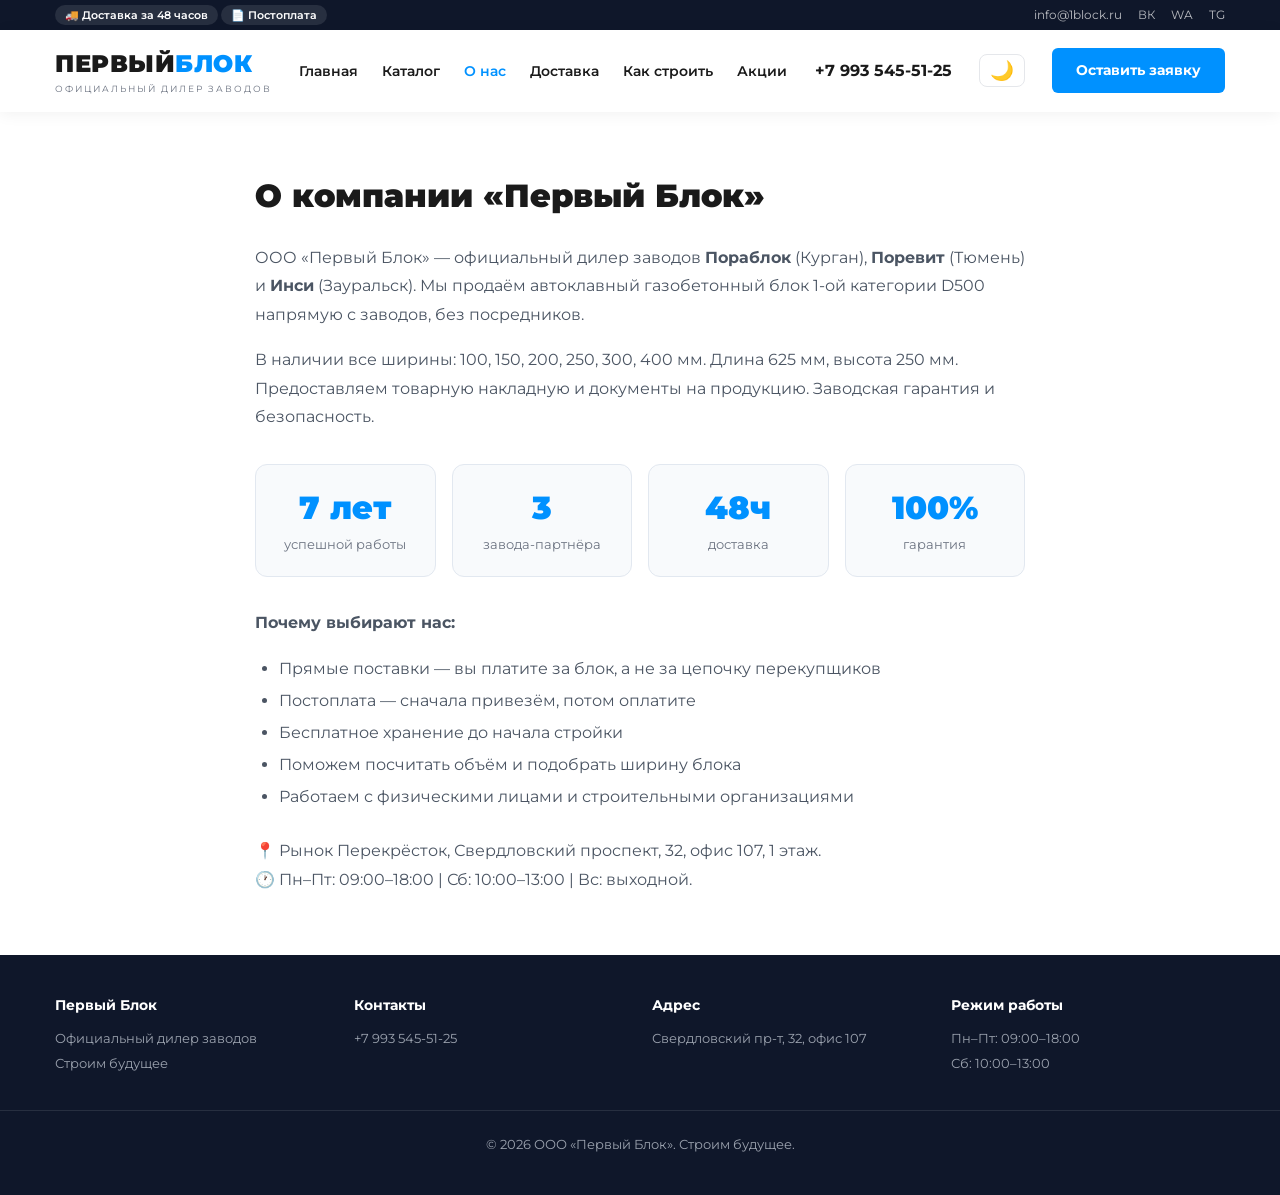
==== about.html @ bc0d3d79 "откат 7" ====
<!DOCTYPE html>
<html lang="ru">
<head>
    <meta charset="UTF-8">
    <meta name="viewport" content="width=device-width, initial-scale=1.0">
    <title>О компании Первый Блок — официальный дилер газобетонных блоков</title>
    <meta name="description" content="Первый Блок — официальный дилер заводов Пораблок, Поревит и Инси. 7 лет на рынке, прямые поставки газобетона с заводской гарантией. Доставка за 48 часов.">
    <link rel="preconnect" href="https://fonts.googleapis.com">
    <link rel="preconnect" href="https://fonts.gstatic.com" crossorigin>
    <link href="https://fonts.googleapis.com/css2?family=Montserrat:wght@400;500;600;700;800;900&display=swap" rel="stylesheet">
    <link rel="stylesheet" href="css/style.css">
</head>
<body>

    <div class="top-bar">
        <div class="container top-bar__inner">
            <div class="top-bar__left">
                <span class="top-bar__badge">🚚 Доставка за 48 часов</span>
                <span class="top-bar__badge">📄 Постоплата</span>
            </div>
            <div class="top-bar__right">
                <a href="mailto:info@1block.ru">info@1block.ru</a>
                <a href="#">ВК</a>
                <a href="#">WA</a>
                <a href="#">TG</a>
            </div>
        </div>
    </div>

    <header class="header">
        <div class="container header__inner">
            <a href="index.html" class="logo">
                <span class="logo__main">ПЕРВЫЙ<span class="logo__accent">БЛОК</span></span>
                <span class="logo__sub">Официальный дилер заводов</span>
            </a>
            <nav class="nav" style="display:flex;gap:1.5rem;font-weight:600;font-size:0.85rem;">
                <a href="index.html">Главная</a>
                <a href="catalog.html">Каталог</a>
                <a href="about.html" style="color:var(--accent);">О нас</a>
                <a href="delivery.html">Доставка</a>
                <a href="how-to-build.html">Как строить</a>
                <a href="promo.html">Акции</a>
            </nav>
            <a href="tel:+79935455125" class="header__phone">+7 993 545-51-25</a>
            <button class="theme-toggle" id="themeToggle">🌙</button>
            <a href="index.html#form" class="btn btn--primary">Оставить заявку</a>
        </div>
    </header>

    <section style="padding:60px 0;background:#fff;">
        <div class="container" style="max-width:800px;margin:0 auto;">
            <h1 style="font-size:2rem;font-weight:900;margin-bottom:1.5rem;">О компании «Первый Блок»</h1>
            <p style="font-size:1rem;color:#4b5563;line-height:1.8;margin-bottom:1rem;">
                ООО «Первый Блок» — официальный дилер заводов <strong>Пораблок</strong> (Курган), <strong>Поревит</strong> (Тюмень) и <strong>Инси</strong> (Зауральск).
                Мы продаём автоклавный газобетонный блок 1-ой категории D500 напрямую с заводов, без посредников.
            </p>
            <p style="font-size:1rem;color:#4b5563;line-height:1.8;margin-bottom:1rem;">
                В наличии все ширины: 100, 150, 200, 250, 300, 400 мм. Длина 625 мм, высота 250 мм.
                Предоставляем товарную накладную и документы на продукцию. Заводская гарантия и безопасность.
            </p>
            <div style="display:grid;grid-template-columns:repeat(4,1fr);gap:1rem;margin:2rem 0;">
                <div style="background:#f8fafc;padding:1.2rem;border-radius:12px;text-align:center;border:1px solid #e2e8f0;">
                    <span style="font-size:2rem;font-weight:900;color:var(--accent);display:block;">7 лет</span>
                    <span style="font-size:0.8rem;color:#6b7280;">успешной работы</span>
                </div>
                <div style="background:#f8fafc;padding:1.2rem;border-radius:12px;text-align:center;border:1px solid #e2e8f0;">
                    <span style="font-size:2rem;font-weight:900;color:var(--accent);display:block;">3</span>
                    <span style="font-size:0.8rem;color:#6b7280;">завода-партнёра</span>
                </div>
                <div style="background:#f8fafc;padding:1.2rem;border-radius:12px;text-align:center;border:1px solid #e2e8f0;">
                    <span style="font-size:2rem;font-weight:900;color:var(--accent);display:block;">48ч</span>
                    <span style="font-size:0.8rem;color:#6b7280;">доставка</span>
                </div>
                <div style="background:#f8fafc;padding:1.2rem;border-radius:12px;text-align:center;border:1px solid #e2e8f0;">
                    <span style="font-size:2rem;font-weight:900;color:var(--accent);display:block;">100%</span>
                    <span style="font-size:0.8rem;color:#6b7280;">гарантия</span>
                </div>
            </div>
            <p style="font-size:1rem;color:#4b5563;line-height:1.8;margin-bottom:1rem;">
                <strong>Почему выбирают нас:</strong>
            </p>
            <ul style="font-size:1rem;color:#4b5563;line-height:2;margin-bottom:1.5rem;padding-left:1.5rem;">
                <li>Прямые поставки — вы платите за блок, а не за цепочку перекупщиков</li>
                <li>Постоплата — сначала привезём, потом оплатите</li>
                <li>Бесплатное хранение до начала стройки</li>
                <li>Поможем посчитать объём и подобрать ширину блока</li>
                <li>Работаем с физическими лицами и строительными организациями</li>
            </ul>
            <p style="font-size:1rem;color:#4b5563;line-height:1.8;">
                📍 Рынок Перекрёсток, Свердловский проспект, 32, офис 107, 1 этаж.<br>
                🕐 Пн–Пт: 09:00–18:00 | Сб: 10:00–13:00 | Вс: выходной.
            </p>
        </div>
    </section>

    <footer class="footer">
        <div class="container footer__grid">
            <div><h4>Первый Блок</h4><p>Официальный дилер заводов</p><p>Строим будущее</p></div>
            <div><h4>Контакты</h4><a href="tel:+79935455125">+7 993 545-51-25</a></div>
            <div><h4>Адрес</h4><p>Свердловский пр-т, 32, офис 107</p></div>
            <div><h4>Режим работы</h4><p>Пн–Пт: 09:00–18:00</p><p>Сб: 10:00–13:00</p></div>
        </div>
        <div class="footer__bottom">© 2026 ООО «Первый Блок». Строим будущее.</div>
    </footer>

    <script>
        const themeToggle = document.getElementById('themeToggle');
        if (localStorage.getItem('theme') === 'dark') { document.body.classList.add('dark-theme'); themeToggle.textContent = '☀️'; }
        themeToggle.addEventListener('click', () => { document.body.classList.toggle('dark-theme'); const isDark = document.body.classList.contains('dark-theme'); themeToggle.textContent = isDark ? '☀️' : '🌙'; localStorage.setItem('theme', isDark ? 'dark' : 'light'); });
    </script>
</body>
</html>
---- css/style.css ----
/* ==================== ПЕРЕМЕННЫЕ (меняй цвета здесь) ==================== */
:root {
    --dark: #0f172a;
    --white: #ffffff;
    --accent: #0091FF;
    --accent-hover: #0077dd;
    --yellow: #FFB700;
    --porevit: #d1d5db;
    --porablok: #2563eb;
    --insi: #dc2626;
    --gray-bg: #f8fafc;
    --gray-text: #6b7280;
    --font: 'Montserrat', sans-serif;
}

/* ==================== БУРГЕР ==================== */
.burger { display: flex; flex-direction: column; gap: 5px; background: none; border: none; cursor: pointer; padding: 5px; }
.burger span { display: block; width: 26px; height: 3px; background: #1a1a1a; border-radius: 2px; transition: 0.3s; }
body.dark-theme .burger span { background: #e2e8f0; }
.burger-wrapper { position: relative; }

/* ==================== МОБИЛЬНОЕ МЕНЮ (выпадающее) ==================== */
.mobile-menu {
    position: absolute;
    top: 100%;
    left: 0%;
    right: auto;
    z-index: 99;
    display: none;
    flex-direction: column;
    gap: 0.2rem;
    padding: 0.8rem;
    background: #fff;
    border: 1px solid #e5e7eb;
    border-radius: 10px;
    box-shadow: 0 8px 25px rgba(0,0,0,0.1);
    min-width: 200px;
    animation: slideDown 0.5s ease;
}
.mobile-menu.active { display: flex; }
.mobile-menu a {
    font-weight: 600; font-size: 0.9rem;
    padding: 10px 14px; color: #1a1a1a;
    border-radius: 6px; transition: 0.15s;
}
.mobile-menu a:hover { background: #f3f4f6; color: var(--accent); }
body.dark-theme .mobile-menu { background: #1e293b; border-color: #334155; }
body.dark-theme .mobile-menu a { color: #e2e8f0; }
body.dark-theme .mobile-menu a:hover { background: #334155; }

@keyframes slideDown {
    from { opacity: 0; transform: translateY(-10px); }
    to { opacity: 1; transform: translateY(0); }
}

@media (max-width: 768px) {
    .burger { display: flex; }
    .header__phone { font-size: 0.85rem; }
    .header__messengers { display: none; }
}


/* ==================== ТЁМНАЯ ТЕМА ==================== */
body.dark-theme {
    --dark: #0f172a;
    --white: #1e293b;
    --accent: #60a5fa;
    --accent-hover: #3b82f6;
    --yellow: #f59e0b;
    --gray-bg: #1e293b;
    --gray-text: #94a3b8;
    background: #0f172a;
    color: #e2e8f0;
}

body.dark-theme .header { background: #1e293b; box-shadow: 0 2px 15px rgba(0,0,0,0.3); }
body.dark-theme .header__phone { color: #e2e8f0; }
body.dark-theme .logo { color: #e2e8f0; }
body.dark-theme .top-bar { background: #020617; }
body.dark-theme .categories { background: #1e293b; }
body.dark-theme .category-card { background: #0f172a; border-color: #334155; }
body.dark-theme .category-card__title { color: #e2e8f0; }
body.dark-theme .catalog { background: #0f172a; }
body.dark-theme .product-card { background: #1e293b; border-color: #334155; }
body.dark-theme .product-card__title { color: #e2e8f0; }
body.dark-theme .product-card__location { color: #94a3b8; }
body.dark-theme .product-card__spec { background: #0f172a; }
body.dark-theme .product-card__price { color: #e2e8f0; }
body.dark-theme .calculator { background: #1e293b; }
body.dark-theme .calculator__box { background: #0f172a; border-color: #334155; }
body.dark-theme .calculator__field label { color: #e2e8f0; }
body.dark-theme .calculator__field input,
body.dark-theme .calculator__field select { background: #1e293b; border-color: #334155; color: #e2e8f0; }
body.dark-theme .calculator__result.show { background: #1e293b !important; color: #e2e8f0; border: 1px solid #334155; }
body.dark-theme .calculator__field input[type="number"]::-webkit-inner-spin-button,
body.dark-theme .calculator__field input[type="number"]::-webkit-outer-spin-button {
    filter: invert(1);
}
body.dark-theme .form-section { background: #0f172a; }
body.dark-theme .form input,
body.dark-theme .form textarea { background: #1e293b; border-color: #334155; color: #e2e8f0; }
body.dark-theme .reviews { background: #1e293b; }
body.dark-theme .review-card { background: #0f172a; border-color: #334155; }
body.dark-theme .review-card__text { color: #94a3b8; }
body.dark-theme .review-card__author { color: #e2e8f0; }
body.dark-theme .reviews__avito { background: #0f172a; border-color: #334155; color: #e2e8f0; }
body.dark-theme .footer { background: #020617; }
body.dark-theme .about { background: #0f172a; }
body.dark-theme .about__text { color: #e2e8f0; }
body.dark-theme .about__text p { color: #94a3b8; }
body.dark-theme .about__stat { background: #1e293b; border-color: #334155; }
body.dark-theme .about__contacts { background: #1e293b; border-color: #334155; }
body.dark-theme .about__contacts p { color: #94a3b8; }
body.dark-theme .about__phones a { background: #0f172a; border-color: #334155; color: #e2e8f0; }
body.dark-theme .section-title { color: #e2e8f0; }
body.dark-theme .section-subtitle { color: #94a3b8; }
body.dark-theme .catalog__cat-btn { background: #1e293b; border-color: #334155; color: #94a3b8; }
body.dark-theme .catalog__cat-btn.active { background: #60a5fa; color: #fff; }
body.dark-theme .filter-btn { background: #1e293b; border-color: #334155; color: #94a3b8; }
body.dark-theme .filter-btn.active { background: #60a5fa; color: #fff; }
body.dark-theme .theme-toggle { border-color: #334155; color: #e2e8f0; }
body.dark-theme .theme-toggle:hover { background: #334155; }
body.dark-theme .nav a { color: #94a3b8; }
body.dark-theme .nav a:hover { color: #fff; }
body.dark-theme section[style] { background: #0f172a !important; }
body.dark-theme section[style] h1,
body.dark-theme section[style] h2,
body.dark-theme section[style] h3,
body.dark-theme section[style] strong { color: #e2e8f0 !important; }
body.dark-theme section[style] p,
body.dark-theme section[style] li { color: #94a3b8 !important; }
body.dark-theme div[style*="background:#f8fafc"],
body.dark-theme div[style*="background: #f8fafc"] { background: #1e293b !important; border-color: #334155 !important; }
body.dark-theme div[style*="background:#eff6ff"],
body.dark-theme div[style*="background: #eff6ff"] { background: #1e3a5f !important; }
body.dark-theme div[style*="background:linear-gradient"] { background: #1e293b !important; border-color: #334155 !important; }
body.dark-theme div[style*="border-left:4px"] { border-left-color: var(--accent) !important; }


/* ==================== КНОПКА ТЕМЫ ==================== */
.theme-toggle {
    background: none;
    border: 1px solid #e5e7eb;
    font-size: 1.2rem;
    cursor: pointer;
    padding: 6px 10px;
    border-radius: 8px;
    font-family: var(--font);
    transition: 0.2s;
    line-height: 1;
}
.theme-toggle:hover { background: #f3f4f6; }

/* ==================== RESET ==================== */
*, *::before, *::after { margin: 0; padding: 0; box-sizing: border-box; }
html { scroll-behavior: smooth; }
body { font-family: var(--font); color: #1a1a1a; background: #f5f5f5; line-height: 1.5; -webkit-font-smoothing: antialiased; }
.container { max-width: 1200px; margin: 0 auto; padding: 0 15px; }
a { color: inherit; text-decoration: none; }
.section-title { text-align: center; font-size: clamp(1.6rem, 3vw, 2rem); font-weight: 800; margin-bottom: 0.5rem; color: #1a1a1a; }
.section-subtitle { text-align: center; color: var(--gray-text); margin-bottom: 2.5rem; font-size: 0.95rem; }
section[id] { scroll-margin-top: 80px; }



/* ==================== КНОПКИ ==================== */
.btn { display: inline-flex; align-items: center; gap: 8px; font-weight: 700; font-family: var(--font); cursor: pointer; border: none; transition: 0.2s; white-space: nowrap; }
.btn--primary { background: var(--accent); color: #fff; border-radius: 6px; padding: 12px 24px; font-size: 14px; }
.btn--primary:hover { background: var(--accent-hover); transform: translateY(-2px); box-shadow: 0 8px 25px rgba(0,145,255,0.3); }
.btn--large { padding: 16px 40px; font-size: 16px; }

/* ==================== TOP BAR ==================== */
.top-bar { background: var(--dark); font-size: 12px; padding: 6px 0; color: rgba(255,255,255,0.7); }
.top-bar__inner { display: flex; align-items: center; justify-content: space-between; flex-wrap: wrap; gap: 0.5rem; }
.top-bar__badge { background: rgba(255,255,255,0.1); padding: 3px 10px; border-radius: 20px; font-weight: 600; color: #fff; font-size: 11px; }
.top-bar__right { display: flex; gap: 1rem; }
.top-bar__right a { color: rgba(255,255,255,0.7); font-size: 12px; }
.top-bar__right a:hover { color: #fff; }

/* ==================== HEADER ==================== */
.header { background: #fff; padding: 16px 0; box-shadow: 0 2px 15px rgba(0,0,0,0.06); position: sticky; top: 0; z-index: 100; }
.header__inner { display: flex; align-items: center; justify-content: space-between; flex-wrap: wrap; gap: 1rem; }
.logo { display: flex; flex-direction: column; color: #1a1a1a; }
.logo__main { font-size: 1.5rem; font-weight: 900; letter-spacing: 0.5px; }
.logo__accent { color: var(--accent); }
.logo__sub { font-size: 9px; letter-spacing: 2px; color: var(--gray-text); text-transform: uppercase; }
.header__phone { font-size: 1rem; font-weight: 700; }
.header__phone:hover { color: var(--accent); }
.header__messengers { display: flex; gap: 6px; }
.header__messenger { width: 30px; height: 30px; border-radius: 50%; display: flex; align-items: center; justify-content: center; font-size: 0.6rem; font-weight: 700; color: #fff; }
.header__messenger--vk { background: #0077ff; }
.header__messenger--wa { background: #25d366; }
.header__messenger--tg { background: #2aabee; }
.header__messenger:hover { transform: scale(1.1); }

/* ==================== HERO ==================== */
.hero { background: linear-gradient(135deg, #0f172a 0%, #1e293b 40%, #0f172a 100%); padding: 60px 0 50px; text-align: center; position: relative; overflow: hidden; }
.hero::before { content: ''; position: absolute; top: -150px; right: -150px; width: 500px; height: 500px; background: radial-gradient(circle, rgba(0,145,255,0.12) 0%, transparent 70%); border-radius: 50%; }
.hero__content { position: relative; z-index: 2; }
.hero__tagline { display: inline-block; background: rgba(255,255,255,0.06); border: 1px solid rgba(255,255,255,0.12); padding: 6px 18px; border-radius: 30px; font-size: 0.8rem; font-weight: 600; letter-spacing: 1px; color: rgba(255,255,255,0.9); margin-bottom: 1.5rem; }
.hero__factories { display: flex; justify-content: center; gap: 2rem; margin-bottom: 2rem; flex-wrap: wrap; color: #fff; font-weight: 700; }
.hero__dot { width: 22px; height: 22px; border-radius: 6px; display: inline-block; margin-right: 0.5rem; vertical-align: middle; }
.hero__dot--white { background: #fff; border: 3px solid #d1d5db; box-shadow: 0 0 25px rgba(255,255,255,0.6); }
.hero__dot--blue { background: var(--porablok); box-shadow: 0 0 25px rgba(37,99,235,0.8); }
.hero__dot--red { background: var(--insi); box-shadow: 0 0 25px rgba(220,38,38,0.8); }
.hero__title { font-size: clamp(2rem, 5vw, 3.2rem); font-weight: 900; text-transform: uppercase; letter-spacing: 0.5px; line-height: 1.2; color: #fff; margin-bottom: 0.8rem; }
.hero__price { display: block; color: var(--yellow); font-size: 1.2em; margin-top: 5px; }
.hero__subtitle { font-size: 1rem; color: rgba(255,255,255,0.8); max-width: 600px; margin: 0 auto 1.5rem; }
.hero__features { display: flex; justify-content: center; gap: 2rem; flex-wrap: wrap; margin-bottom: 2rem; color: rgba(255,255,255,0.9); font-weight: 600; font-size: 0.9rem; }

/* ==================== ABOUT ==================== */
.about { background: #fff; padding: 60px 0; }
.about__grid { display: grid; grid-template-columns: 1fr 1fr; gap: 3rem; align-items: start; }
.about__text h2 { font-size: 1.8rem; font-weight: 800; margin-bottom: 1rem; }
.about__text p { color: #4b5563; line-height: 1.7; margin-bottom: 1rem; }
.about__stats { display: grid; grid-template-columns: 1fr 1fr; gap: 1rem; margin-top: 1.5rem; }
.about__stat { background: var(--gray-bg); padding: 1.2rem; border-radius: 12px; text-align: center; border: 1px solid #e2e8f0; }
.about__stat-num { font-size: 2rem; font-weight: 900; color: var(--accent); display: block; }
.about__stat-label { font-size: 0.8rem; color: var(--gray-text); }
.about__contacts { background: var(--gray-bg); padding: 1.5rem; border-radius: 12px; border: 1px solid #e2e8f0; }
.about__contacts h3 { margin-bottom: 0.8rem; }
.about__contacts p { font-size: 0.85rem; color: #4b5563; margin-bottom: 0.3rem; }
.about__phones { display: flex; flex-wrap: wrap; gap: 0.5rem; margin-top: 0.5rem; }
.about__phones a { background: #fff; padding: 5px 12px; border-radius: 20px; font-size: 0.8rem; font-weight: 600; border: 1px solid #e5e7eb; }

/* ==================== CATEGORIES ==================== */
.categories { background: var(--gray-bg); padding: 60px 0; }
.categories__grid { display: grid; grid-template-columns: repeat(auto-fill, minmax(220px, 1fr)); gap: 1.2rem; }
.category-card { background: #fff; border-radius: 16px; padding: 1.8rem 1.3rem; text-align: center; border: 1px solid #e5e7eb; cursor: pointer; transition: 0.3s; }
.category-card:hover { transform: translateY(-6px); box-shadow: 0 16px 35px rgba(0,0,0,0.08); border-color: var(--accent); }
.category-card__icon { font-size: 2.8rem; margin-bottom: 0.8rem; }
.category-card__title { font-weight: 700; font-size: 1rem; }

/* ==================== CATALOG ==================== */
.catalog { background: #fff; padding: 60px 0; }
.filters { display: flex; flex-wrap: wrap; gap: 0.5rem; justify-content: center; margin-bottom: 2rem; }
.filter-btn { padding: 8px 18px; border-radius: 30px; border: 1px solid #e5e7eb; background: #fff; font-weight: 600; font-size: 0.85rem; cursor: pointer; font-family: var(--font); transition: 0.2s; }
.filter-btn.active { background: var(--accent); color: #fff; border-color: var(--accent); }
.filter-btn:hover:not(.active) { border-color: var(--accent); color: var(--accent); }
.catalog__grid { display: grid; grid-template-columns: repeat(auto-fill, minmax(280px, 1fr)); gap: 1.5rem; }
.product-card { background: #fff; border-radius: 16px; padding: 1.5rem; border: 1px solid #e5e7eb; border-top: 5px solid #e5e7eb; transition: 0.3s; display: flex; flex-direction: column; }
.product-card:hover { transform: translateY(-4px); box-shadow: 0 16px 35px rgba(0,0,0,0.08); }
.product-card--porevit { border-top-color: var(--porevit); }
.product-card--porablok { border-top-color: var(--porablok); }
.product-card--insi { border-top-color: var(--insi); }
.product-card__badge { display: inline-block; padding: 3px 10px; border-radius: 20px; font-size: 0.65rem; font-weight: 700; margin-bottom: 0.8rem; background: #eff6ff; color: var(--accent); align-self: flex-start; }
.product-card__title { font-weight: 700; font-size: 1.1rem; margin-bottom: 0.2rem; }
.product-card__location { font-size: 0.78rem; color: var(--gray-text); margin-bottom: 0.8rem; }
.product-card__specs { display: grid; grid-template-columns: 1fr 1fr; gap: 0.4rem; margin-bottom: 1rem; font-size: 0.8rem; }
.product-card__spec { background: #f9fafb; padding: 0.4rem 0.5rem; border-radius: 6px; display: flex; flex-direction: column; }
.product-card__spec-label { font-size: 0.65rem; color: var(--gray-text); text-transform: uppercase; }
.product-card__spec-value { font-weight: 700; }
.product-card__price-row { display: flex; align-items: flex-end; justify-content: space-between; margin-top: auto; gap: 0.5rem; }
.product-card__price { font-weight: 800; font-size: 1.3rem; }
.product-card__price-m3 { font-size: 0.73rem; color: var(--gray-text); }

/* ==================== CALCULATOR ==================== */
.calculator { background: var(--gray-bg); padding: 60px 0; }
.calculator__box { max-width: 500px; margin: 0 auto; background: #fff; padding: 2rem; border-radius: 16px; border: 1px solid #e5e7eb; }
.calculator__inputs { display: grid; grid-template-columns: 1fr 1fr; gap: 1rem; margin-bottom: 1.5rem; }
.calculator__field { display: flex; flex-direction: column; gap: 0.3rem; }
.calculator__field label { font-size: 0.8rem; font-weight: 600; }
.calculator__field input, .calculator__field select { padding: 10px; border: 1px solid #e5e7eb; border-radius: 6px; font-family: var(--font); font-size: 0.9rem; }
.calculator__result { margin-top: 1.5rem; padding: 1rem; background: #f0fdf4; border-radius: 8px; font-weight: 700; text-align: center; display: none; }
.calculator__result.show { display: block; }

/* ==================== FORM ==================== */
.form-section { background: #fff; padding: 60px 0; }
.form { max-width: 500px; margin: 0 auto; display: flex; flex-direction: column; gap: 1rem; }
.form input, .form textarea { padding: 12px 16px; border: 1px solid #e5e7eb; border-radius: 8px; font-family: var(--font); font-size: 0.9rem; }
.form button { width: 100%; justify-content: center; }

/* ==================== REVIEWS ==================== */
.reviews { background: var(--gray-bg); padding: 60px 0; }
.reviews__grid { display: grid; grid-template-columns: repeat(auto-fill, minmax(280px, 1fr)); gap: 1.5rem; }
.review-card { background: #fff; border-radius: 16px; padding: 1.5rem; border: 1px solid #e5e7eb; }
.review-card__stars { color: #f59e0b; font-size: 1.1rem; margin-bottom: 0.6rem; }
.review-card__text { font-size: 0.9rem; color: #4b5563; line-height: 1.6; margin-bottom: 1rem; font-style: italic; }
.review-card__author { font-weight: 700; font-size: 0.85rem; }
.reviews__avito { text-align: center; margin-top: 2rem; padding: 1rem; background: #fff; border-radius: 12px; border: 1px solid #e5e7eb; max-width: 500px; margin-left: auto; margin-right: auto; }

/* ==================== FOOTER ==================== */
.footer { background: var(--dark); color: #9ca3af; padding: 2.5rem 0; font-size: 0.82rem; }
.footer__grid { display: grid; grid-template-columns: repeat(auto-fit, minmax(180px, 1fr)); gap: 1.5rem; margin-bottom: 2rem; }
.footer h4 { color: #fff; margin-bottom: 0.8rem; font-size: 0.9rem; }
.footer p, .footer a { display: block; margin-bottom: 0.3rem; }
.footer a:hover { color: #fff; }
.footer__bottom { border-top: 1px solid rgba(255,255,255,0.1); padding-top: 1.5rem; text-align: center; }

/* ==================== АДАПТИВ ==================== */
@media (max-width: 768px) {
    .about__grid { grid-template-columns: 1fr; }
    .hero__features { flex-direction: column; align-items: center; gap: 0.8rem; }
    .categories__grid { grid-template-columns: repeat(2, 1fr); }
    .catalog__grid { grid-template-columns: 1fr; }
    .calculator__inputs { grid-template-columns: 1fr; }
}
@media (max-width: 480px) {
    .categories__grid { grid-template-columns: 1fr; }
}
.btn--sm { padding: 8px 16px; font-size: 0.82rem; }
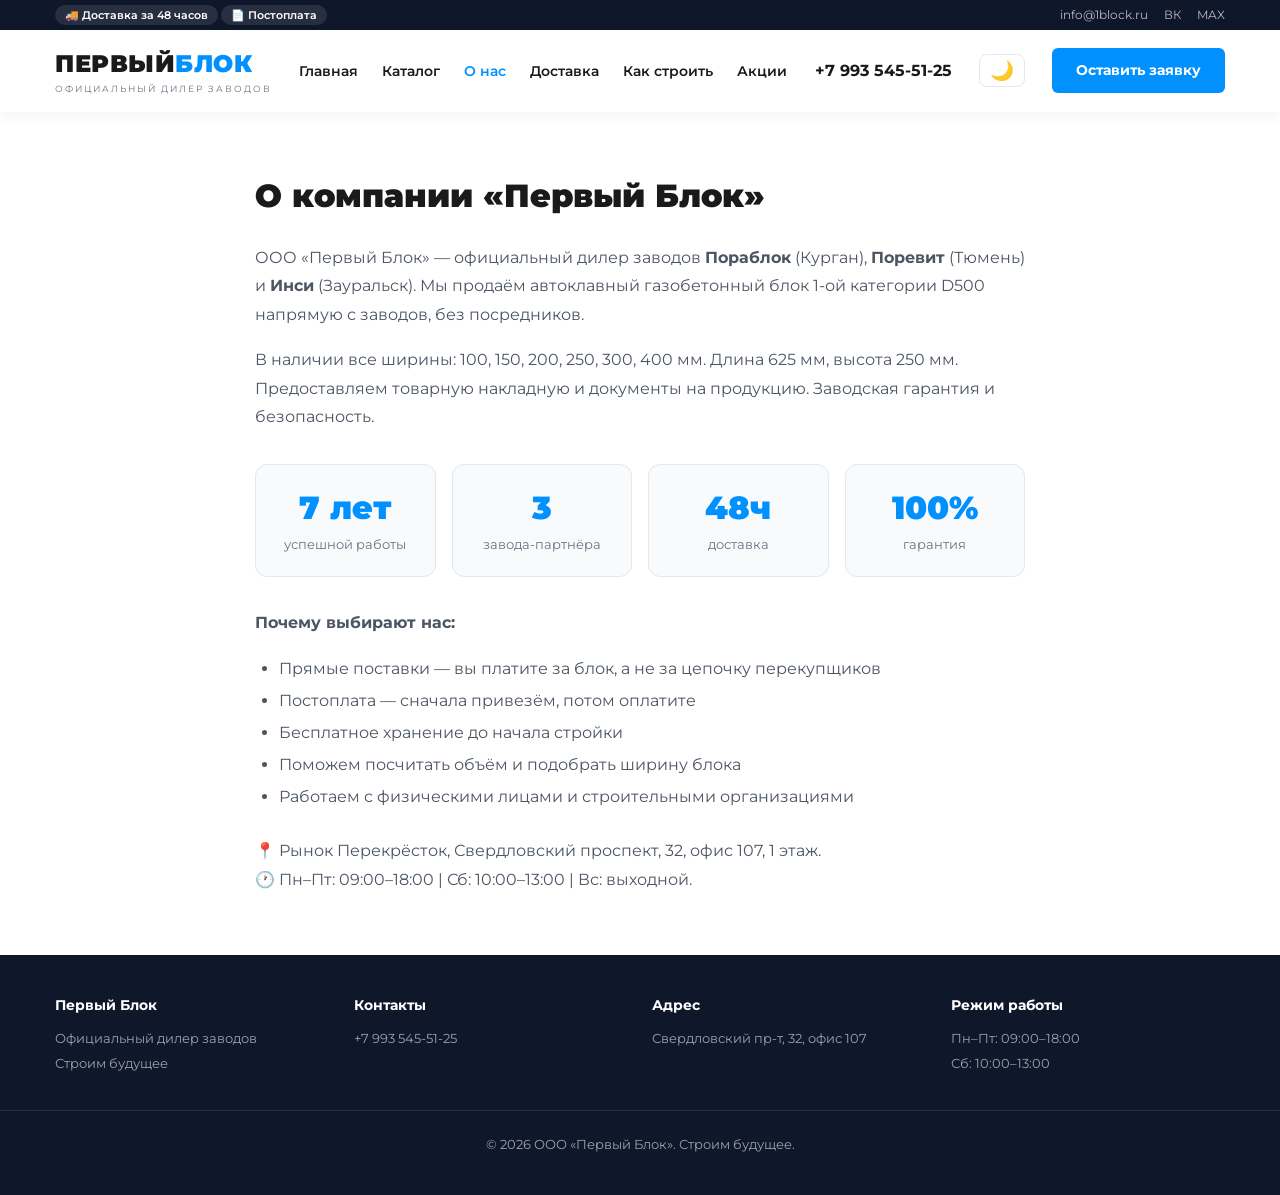
==== commit 672de36d: "откат 8" ====
--- a/about.html
+++ b/about.html
@@ -21,8 +21,7 @@
             <div class="top-bar__right">
                 <a href="mailto:info@1block.ru">info@1block.ru</a>
                 <a href="#">ВК</a>
-                <a href="#">WA</a>
-                <a href="#">TG</a>
+                <a href="#">MAX</a>
             </div>
         </div>
     </div>
--- a/css/style.css
+++ b/css/style.css
@@ -5,9 +5,9 @@
     --accent: #0091FF;
     --accent-hover: #0077dd;
     --yellow: #FFB700;
-    --porevit: #d1d5db;
+    --porevit: #dc2626;
     --porablok: #2563eb;
-    --insi: #dc2626;
+    --insi: #d1d5db;
     --gray-bg: #f8fafc;
     --gray-text: #6b7280;
     --font: 'Montserrat', sans-serif;
@@ -86,6 +86,9 @@
 body.dark-theme .product-card__location { color: #94a3b8; }
 body.dark-theme .product-card__spec { background: #0f172a; }
 body.dark-theme .product-card__price { color: #e2e8f0; }
+body.dark-theme .product-card--porevit { border-top-color: #ef4444; }
+body.dark-theme .product-card--porablok { border-top-color: #60a5fa; }
+body.dark-theme .product-card--insi { border-top-color: #d1d5db; }
 body.dark-theme .calculator { background: #1e293b; }
 body.dark-theme .calculator__box { background: #0f172a; border-color: #334155; }
 body.dark-theme .calculator__field label { color: #e2e8f0; }
@@ -93,9 +96,7 @@
 body.dark-theme .calculator__field select { background: #1e293b; border-color: #334155; color: #e2e8f0; }
 body.dark-theme .calculator__result.show { background: #1e293b !important; color: #e2e8f0; border: 1px solid #334155; }
 body.dark-theme .calculator__field input[type="number"]::-webkit-inner-spin-button,
-body.dark-theme .calculator__field input[type="number"]::-webkit-outer-spin-button {
-    filter: invert(1);
-}
+body.dark-theme .calculator__field input[type="number"]::-webkit-outer-spin-button {filter: invert(1);}
 body.dark-theme .form-section { background: #0f172a; }
 body.dark-theme .form input,
 body.dark-theme .form textarea { background: #1e293b; border-color: #334155; color: #e2e8f0; }
@@ -135,7 +136,11 @@
 body.dark-theme div[style*="background: #eff6ff"] { background: #1e3a5f !important; }
 body.dark-theme div[style*="background:linear-gradient"] { background: #1e293b !important; border-color: #334155 !important; }
 body.dark-theme div[style*="border-left:4px"] { border-left-color: var(--accent) !important; }
-
+body.dark-theme .certificates { background: #1e293b; }
+body.dark-theme .cert-card { background: #0f172a; border-color: #334155; }
+body.dark-theme .cert-card p { color: #94a3b8; }
+body.dark-theme .about__map iframe { filter: grayscale(0.3); }
+body.dark-theme .review-card__avatar { background: #334155; }
 
 /* ==================== КНОПКА ТЕМЫ ==================== */
 .theme-toggle {
@@ -189,24 +194,66 @@
 .header__messengers { display: flex; gap: 6px; }
 .header__messenger { width: 30px; height: 30px; border-radius: 50%; display: flex; align-items: center; justify-content: center; font-size: 0.6rem; font-weight: 700; color: #fff; }
 .header__messenger--vk { background: #0077ff; }
-.header__messenger--wa { background: #25d366; }
-.header__messenger--tg { background: #2aabee; }
+.header__messenger--max {
+    background: linear-gradient(90deg, #3b82f6 0%, #8b5cf6 100%);
+    color: #fff;
+    font-weight: 700;
+    font-size: 0.6rem;
+}
 .header__messenger:hover { transform: scale(1.1); }
 
 /* ==================== HERO ==================== */
-.hero { background: linear-gradient(135deg, #0f172a 0%, #1e293b 40%, #0f172a 100%); padding: 60px 0 50px; text-align: center; position: relative; overflow: hidden; }
+.hero { background: linear-gradient(135deg, #0f172a 0%, #1e293b 40%, #0f172a 100%); padding: 60px 0 50px; text-align: center; position: relative; visible; hidden; }
 .hero::before { content: ''; position: absolute; top: -150px; right: -150px; width: 500px; height: 500px; background: radial-gradient(circle, rgba(0,145,255,0.12) 0%, transparent 70%); border-radius: 50%; }
 .hero__content { position: relative; z-index: 2; }
 .hero__tagline { display: inline-block; background: rgba(255,255,255,0.06); border: 1px solid rgba(255,255,255,0.12); padding: 6px 18px; border-radius: 30px; font-size: 0.8rem; font-weight: 600; letter-spacing: 1px; color: rgba(255,255,255,0.9); margin-bottom: 1.5rem; }
 .hero__factories { display: flex; justify-content: center; gap: 2rem; margin-bottom: 2rem; flex-wrap: wrap; color: #fff; font-weight: 700; }
 .hero__dot { width: 22px; height: 22px; border-radius: 6px; display: inline-block; margin-right: 0.5rem; vertical-align: middle; }
-.hero__dot--white { background: #fff; border: 3px solid #d1d5db; box-shadow: 0 0 25px rgba(255,255,255,0.6); }
-.hero__dot--blue { background: var(--porablok); box-shadow: 0 0 25px rgba(37,99,235,0.8); }
-.hero__dot--red { background: var(--insi); box-shadow: 0 0 25px rgba(220,38,38,0.8); }
+.hero__dot--white { background: #fff; border: 3px solid #d1d5db; box-shadow: 0 0 25px rgba(255,255,255,0.6); } /* Инси */
+.hero__dot--blue { background: #2563eb; box-shadow: 0 0 25px rgba(37,99,235,0.8); } /* Пораблок */
+.hero__dot--red { background: #dc2626; box-shadow: 0 0 25px rgba(220,38,38,0.8); } /* Поревит */
 .hero__title { font-size: clamp(2rem, 5vw, 3.2rem); font-weight: 900; text-transform: uppercase; letter-spacing: 0.5px; line-height: 1.2; color: #fff; margin-bottom: 0.8rem; }
 .hero__price { display: block; color: var(--yellow); font-size: 1.2em; margin-top: 5px; }
 .hero__subtitle { font-size: 1rem; color: rgba(255,255,255,0.8); max-width: 600px; margin: 0 auto 1.5rem; }
 .hero__features { display: flex; justify-content: center; gap: 2rem; flex-wrap: wrap; margin-bottom: 2rem; color: rgba(255,255,255,0.9); font-weight: 600; font-size: 0.9rem; }
+
+/* ==================== Анимация кнопки узнать мою цену ==================== */
+.hero__price-cta {
+    position: relative;
+    display: inline-block;
+    margin-top: 20px;
+}
+.hero__price-btn {
+    position: relative;
+}
+.hero__price-tooltip {
+    position: absolute;
+    top: 100%; /* Появляется строго под кнопкой */
+    left: 50%;
+    transform: translateX(-50%);
+    margin-top: 12px; /* Небольшой отступ от кнопки */
+    background: #ffffff;
+    color: #1a1a1a;
+    font-weight: 600;
+    padding: 14px 24px;
+    border-radius: 8px;
+    font-size: 0.95rem;
+    text-align: center;
+    line-height: 1.5;
+    white-space: nowrap;
+    opacity: 0;
+    visibility: hidden;
+    transition: opacity 0.3s ease, visibility 0.3s ease, margin-top 0.3s ease;
+    box-shadow: 0 8px 25px rgba(0,0,0,0.15);
+    pointer-events: none;
+    min-width: 320px; /* Широкая плашка */
+    border: 1px solid #e5e7eb;
+}
+.hero__price-btn:hover .hero__price-tooltip {
+    opacity: 1;
+    visibility: visible;
+    margin-top: 16px; /* Лёгкое смещение вниз при появлении */
+}
 
 /* ==================== ABOUT ==================== */
 .about { background: #fff; padding: 60px 0; }
@@ -253,6 +300,8 @@
 .product-card__price-row { display: flex; align-items: flex-end; justify-content: space-between; margin-top: auto; gap: 0.5rem; }
 .product-card__price { font-weight: 800; font-size: 1.3rem; }
 .product-card__price-m3 { font-size: 0.73rem; color: var(--gray-text); }
+.product-card__factory { font-size: 1.3rem; font-weight: 800; }
+.product-card__price { font-size: 1.6rem; font-weight: 900; }
 
 /* ==================== CALCULATOR ==================== */
 .calculator { background: var(--gray-bg); padding: 60px 0; }
@@ -272,7 +321,11 @@
 
 /* ==================== REVIEWS ==================== */
 .reviews { background: var(--gray-bg); padding: 60px 0; }
-.reviews__grid { display: grid; grid-template-columns: repeat(auto-fill, minmax(280px, 1fr)); gap: 1.5rem; }
+.reviews__grid {
+    display: grid;
+    grid-template-columns: repeat(auto-fill, minmax(280px, 1fr));
+    gap: 1.5rem;
+}
 .review-card { background: #fff; border-radius: 16px; padding: 1.5rem; border: 1px solid #e5e7eb; }
 .review-card__stars { color: #f59e0b; font-size: 1.1rem; margin-bottom: 0.6rem; }
 .review-card__text { font-size: 0.9rem; color: #4b5563; line-height: 1.6; margin-bottom: 1rem; font-style: italic; }
@@ -299,3 +352,19 @@
     .categories__grid { grid-template-columns: 1fr; }
 }
 .btn--sm { padding: 8px 16px; font-size: 0.82rem; }
+
+
+/* Сертификаты */
+.certificates { background: var(--gray-bg); padding: 60px 0; }
+.certificates__grid { display: grid; grid-template-columns: repeat(auto-fill, minmax(250px, 1fr)); gap: 1.5rem; }
+.cert-card { background: #fff; border-radius: 12px; overflow: hidden; text-align: center; border: 
+    1px solid #e5e7eb; padding: 1rem; }
+.cert-card img { width: 100%; height: auto; object-fit: contain; border-radius: 8px; margin-bottom: 0.5rem; }
+.cert-card p { font-size: 0.85rem; color: #6b7280; }
+
+/* Карта */
+.about__map { margin-top: 1.5rem; }
+
+/* Аватарки */
+.review-card__avatar { width: 40px; height: 40px; background: var(--gray-bg); border-radius: 50%; 
+    display: flex; align-items: center; justify-content: center; font-size: 1.5rem; margin-bottom: 0.5rem; }
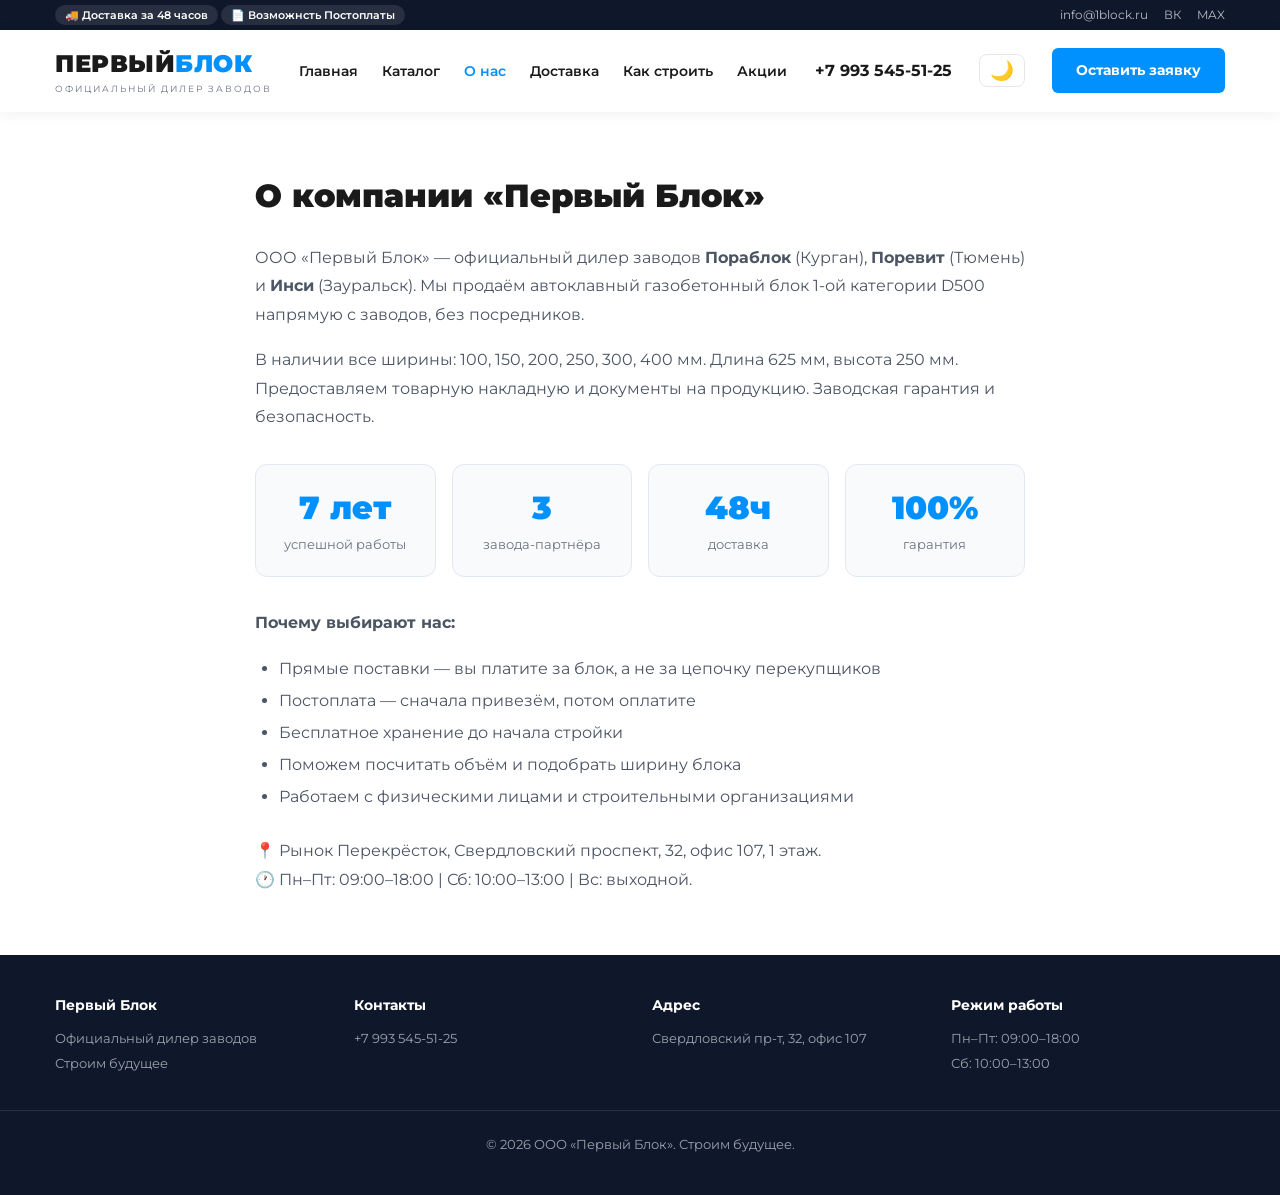
==== commit 825ca76f: "12" ====
--- a/about.html
+++ b/about.html
@@ -16,7 +16,7 @@
         <div class="container top-bar__inner">
             <div class="top-bar__left">
                 <span class="top-bar__badge">🚚 Доставка за 48 часов</span>
-                <span class="top-bar__badge">📄 Постоплата</span>
+                <span class="top-bar__badge">📄 Возможнсть Постоплаты</span>
             </div>
             <div class="top-bar__right">
                 <a href="mailto:info@1block.ru">info@1block.ru</a>
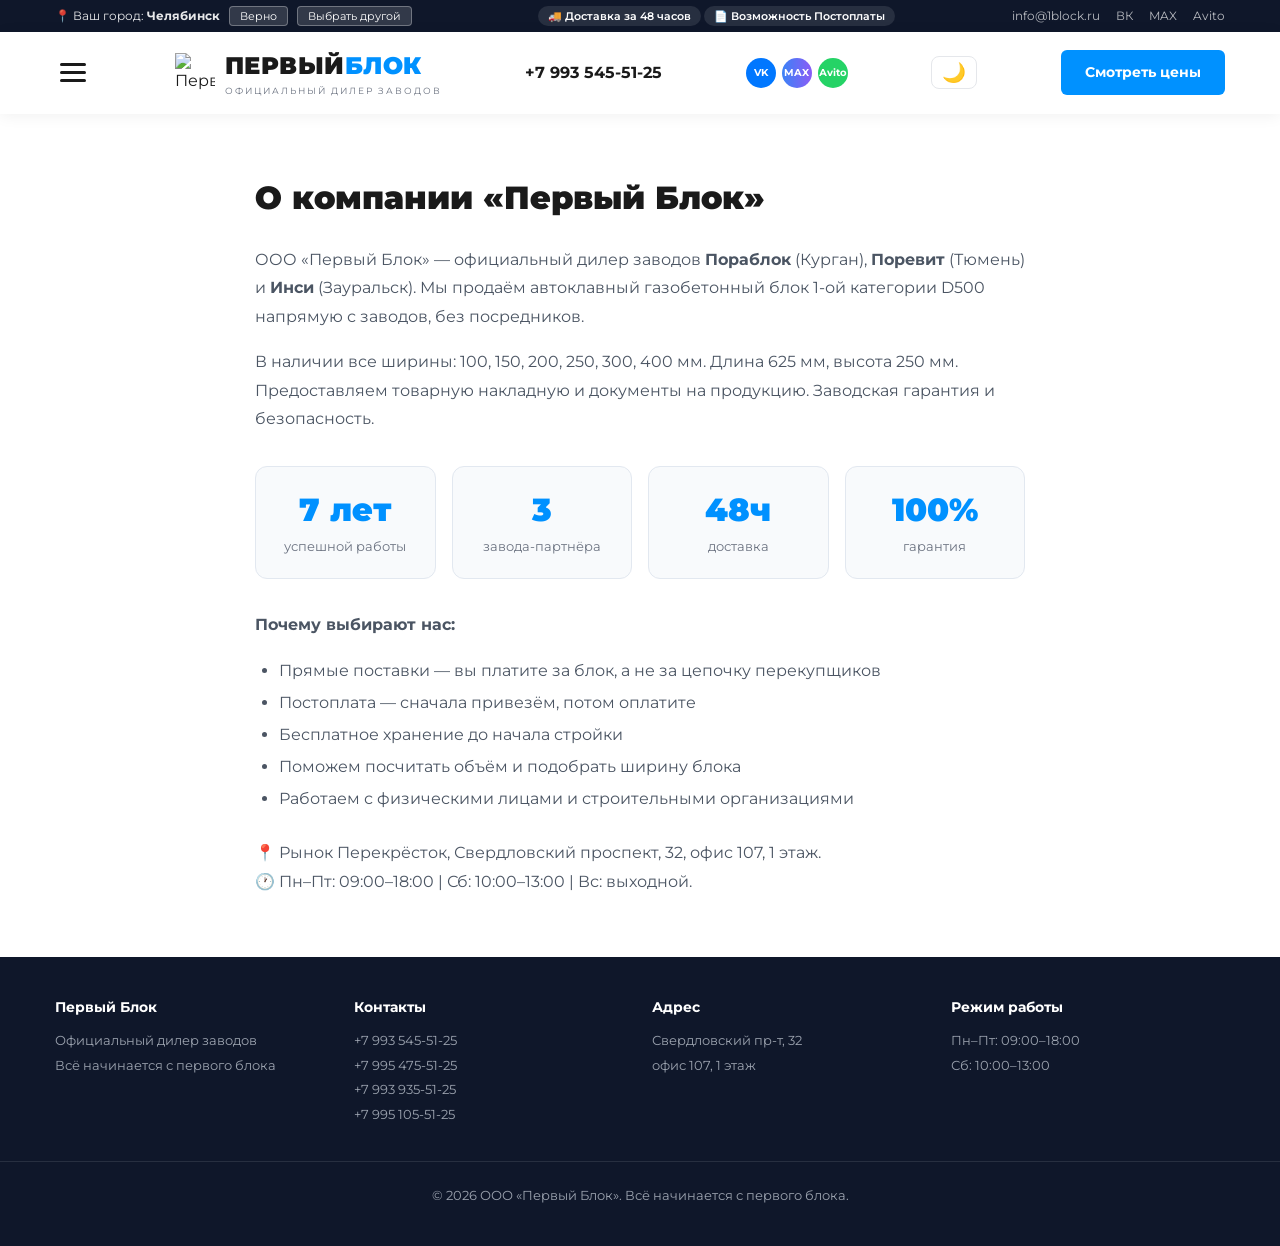
==== commit 76b210c2: "Откат 10" ====
--- a/about.html
+++ b/about.html
@@ -12,39 +12,67 @@
 </head>
 <body>
 
+    <!-- ==================== TOP BAR ==================== -->
+    
     <div class="top-bar">
         <div class="container top-bar__inner">
+            <div class="top-bar__left" id="cityBlock">
+    <span class="top-bar__city">
+        📍 Ваш город: <strong id="cityName">определяется...</strong>
+        <span id="cityButtons" style="display:inline;">
+            <button class="top-bar__btn" id="cityYes" style="display:none;">Верно</button>
+            <button class="top-bar__btn" id="cityChange" style="display:none;">Выбрать другой</button>
+        </span>
+    </span>
+</div>
             <div class="top-bar__left">
                 <span class="top-bar__badge">🚚 Доставка за 48 часов</span>
-                <span class="top-bar__badge">📄 Возможнсть Постоплаты</span>
+                <span class="top-bar__badge">📄 Возможность Постоплаты</span>
             </div>
             <div class="top-bar__right">
                 <a href="mailto:info@1block.ru">info@1block.ru</a>
                 <a href="#">ВК</a>
                 <a href="#">MAX</a>
+                <a href="https://www.avito.ru/brands/d48500e08996dbe41d2e9077915951e4/all/remont_i_stroitelstvo?sellerId=119a8685ba64d65896da192494541c8d" target="_blank" rel="noopener">Avito</a>
             </div>
         </div>
     </div>
 
+
     <header class="header">
-        <div class="container header__inner">
-            <a href="index.html" class="logo">
-                <span class="logo__main">ПЕРВЫЙ<span class="logo__accent">БЛОК</span></span>
-                <span class="logo__sub">Официальный дилер заводов</span>
-            </a>
-            <nav class="nav" style="display:flex;gap:1.5rem;font-weight:600;font-size:0.85rem;">
-                <a href="index.html">Главная</a>
-                <a href="catalog.html">Каталог</a>
-                <a href="about.html" style="color:var(--accent);">О нас</a>
-                <a href="delivery.html">Доставка</a>
-                <a href="how-to-build.html">Как строить</a>
-                <a href="promo.html">Акции</a>
-            </nav>
-            <a href="tel:+79935455125" class="header__phone">+7 993 545-51-25</a>
-            <button class="theme-toggle" id="themeToggle">🌙</button>
-            <a href="index.html#form" class="btn btn--primary">Оставить заявку</a>
+    <div class="container header__inner">
+        <div class="burger-wrapper">
+    <button class="burger" id="burgerBtn" aria-label="Меню">
+        <span></span><span></span><span></span>
+    </button>
+    <nav class="mobile-menu" id="mobileMenu">
+        <a href="index.html">Главная</a>
+        <a href="catalog.html">Каталог</a>
+        <a href="about.html">О нас</a>
+        <a href="delivery.html">Доставка</a>
+        <a href="how-to-build.html">Как строить</a>
+        <a href="promo.html">Акции</a>
+    </nav>
+</div>
+        <a href="index.html" class="logo logo--with-icon">
+    <img src="images/logo.png" alt="Первый Блок" class="logo__icon">
+    <span class="logo__text">
+        <span class="logo__main">ПЕРВЫЙ<span class="logo__accent">БЛОК</span></span>
+        <span class="logo__sub">Официальный дилер заводов</span>
+    </span>
+</a>
+        </a>
+        <a href="tel:+79935455125" class="header__phone">+7 993 545-51-25</a>
+        <div class="header__messengers">
+            <a href="#" class="header__messenger header__messenger--vk">VK</a>
+            <a href="#" class="header__messenger header__messenger--max">MAX</a>
+            <a href="https://www.avito.ru/brands/d48500e08996dbe41d2e9077915951e4/all/remont_i_stroitelstvo?sellerId=119a8685ba64d65896da192494541c8d" target="_blank"  rel="noopener" class="header__messenger header__messenger--avito" title="Авито"> Аvito</a>
         </div>
-    </header>
+        <button class="theme-toggle" id="themeToggle" title="Тёмная тема">🌙</button>
+        <a href="index.html#categories" class="btn btn--primary">Смотреть цены</a>
+    </div >
+</header>
+
 
     <section style="padding:60px 0;background:#fff;">
         <div class="container" style="max-width:800px;margin:0 auto;">
@@ -92,15 +120,24 @@
         </div>
     </section>
 
+    <!-- ==================== FOOTER ==================== -->
     <footer class="footer">
         <div class="container footer__grid">
-            <div><h4>Первый Блок</h4><p>Официальный дилер заводов</p><p>Строим будущее</p></div>
-            <div><h4>Контакты</h4><a href="tel:+79935455125">+7 993 545-51-25</a></div>
-            <div><h4>Адрес</h4><p>Свердловский пр-т, 32, офис 107</p></div>
+            <div><h4>Первый Блок</h4><p>Официальный дилер заводов</p><p>Всё начинается с первого блока</p></div>
+            <div><h4>Контакты</h4>
+                <a href="tel:+79935455125">+7 993 545-51-25</a>
+                <a href="tel:+79954755125">+7 995 475-51-25</a>
+                <a href="tel:+79939355125">+7 993 935-51-25</a> 
+                <a href="tel:+79951055125">+7 995 105-51-25</a>
+            </div>
+            
+            <div><h4>Адрес</h4><p>Свердловский пр-т, 32</p><p>офис 107, 1 этаж</p></div>
             <div><h4>Режим работы</h4><p>Пн–Пт: 09:00–18:00</p><p>Сб: 10:00–13:00</p></div>
         </div>
-        <div class="footer__bottom">© 2026 ООО «Первый Блок». Строим будущее.</div>
+        <div class="footer__bottom">© 2026 ООО «Первый Блок». Всё начинается с первого блока.</div>
     </footer>
+
+<script src="js/script.js"></script>
 
     <script>
         const themeToggle = document.getElementById('themeToggle');
--- a/css/style.css
+++ b/css/style.css
@@ -57,6 +57,127 @@
     .burger { display: flex; }
     .header__phone { font-size: 0.85rem; }
     .header__messengers { display: none; }
+}
+
+@media (max-width: 768px) {
+    .logo__icon {
+        width: 32px;
+        height: 32px;
+    }
+}
+
+
+/* ==================== HERO СЛАЙДЕР ==================== */
+.hero {
+    position: relative;
+    overflow: hidden;
+    background: #0f172a; /* fallback */
+    min-height: 100vh;
+    display: flex;
+    align-items: center;
+    justify-content: center;
+}
+
+.hero__slider {
+    position: absolute;
+    top: 0; left: 0;
+    width: 100%; height: 100%;
+    z-index: 0;
+}
+
+.hero__slide {
+    position: absolute;
+    top: 0; left: 0;
+    width: 100%; height: 100%;
+    opacity: 0;
+    transition: opacity 0.8s ease;
+    object-fit: cover;
+    display: none;
+}
+.hero__slide.active {
+    opacity: 1;
+    display: block;
+}
+.hero__slide img, .hero__slide video {
+    width: 100%;
+    height: 100%;
+    object-fit: cover;
+}
+
+/* Затемнение поверх слайдера, но под контентом */
+.hero__overlay {
+    position: absolute;
+    top: 0; left: 0;
+    width: 100%; height: 100%;
+    background: rgba(0, 0, 0, 0.55);
+    z-index: 1;
+}
+
+/* Прогресс-бары */
+.hero__progress {
+    position: absolute;
+    bottom: 30px;
+    left: 50%;
+    transform: translateX(-50%);
+    display: flex;
+    gap: 6px;
+    z-index: 3; /* над оверлеем, под контентом */
+    width: 90%;
+    max-width: 600px;
+}
+.hero__progress-bar {
+    flex: 1;
+    height: 3px;
+    background: rgba(255,255,255,0.3);
+    border-radius: 2px;
+    overflow: hidden;
+}
+.hero__progress-fill {
+    height: 100%;
+    width: 0%;
+    background: #fff;
+    border-radius: 2px;
+    transition: width 0.1s linear; /* будет переопределяться в JS */
+}
+
+/* Стрелки */
+.hero__arrow {
+    position: absolute;
+    top: 50%;
+    transform: translateY(-50%);
+    z-index: 3;
+    background: rgba(0,0,0,0.4);
+    border: none;
+    color: #fff;
+    font-size: 2rem;
+    padding: 10px 15px;
+    cursor: pointer;
+    border-radius: 4px;
+    transition: background 0.2s;
+    display: none; /* скрыты по умолчанию, показываются при наведении на hero */
+}
+.hero:hover .hero__arrow {
+    display: block;
+}
+.hero__arrow--prev { left: 15px; }
+.hero__arrow--next { right: 15px; }
+.hero__arrow:hover { background: rgba(0,0,0,0.7); }
+
+/* Контент всегда поверх */
+.hero__content {
+    position: relative;
+    z-index: 2;
+    text-align: center;
+    padding: 60px 0 50px;
+}
+
+/* На мобильных стрелки всегда видны */
+@media (max-width: 768px) {
+    .hero__arrow {
+        display: block;
+        font-size: 1.5rem;
+        padding: 6px 10px;
+    }
 }
 
 
@@ -117,6 +238,12 @@
 body.dark-theme .section-subtitle { color: #94a3b8; }
 body.dark-theme .catalog__cat-btn { background: #1e293b; border-color: #334155; color: #94a3b8; }
 body.dark-theme .catalog__cat-btn.active { background: #60a5fa; color: #fff; }
+.catalog__cat-btn img {
+    width: 36px;
+    height: 36px;
+    vertical-align: middle;
+    margin-right: 10px;
+}
 body.dark-theme .filter-btn { background: #1e293b; border-color: #334155; color: #94a3b8; }
 body.dark-theme .filter-btn.active { background: #60a5fa; color: #fff; }
 body.dark-theme .theme-toggle { border-color: #334155; color: #e2e8f0; }
@@ -200,12 +327,52 @@
     font-weight: 700;
     font-size: 0.6rem;
 }
+.header__messenger--avito {
+  background: #25d366; /* зелёный */
+  color: #fff;
+  font-weight: 700;
+  font-size: 0.6rem;
+}
+
 .header__messenger:hover { transform: scale(1.1); }
 
+/* Логотип с картинкой */
+.logo--with-icon {
+    display: flex;
+    flex-direction: row; 
+    align-items: center;
+    gap: 10px;
+}
+.logo__icon {
+    width: 40px;     
+    height: 40px;
+    object-fit: contain;
+}
+.logo__text {
+    display: flex;
+    flex-direction: column;
+}
+
+
 /* ==================== HERO ==================== */
-.hero { background: linear-gradient(135deg, #0f172a 0%, #1e293b 40%, #0f172a 100%); padding: 60px 0 50px; text-align: center; position: relative; visible; hidden; }
-.hero::before { content: ''; position: absolute; top: -150px; right: -150px; width: 500px; height: 500px; background: radial-gradient(circle, rgba(0,145,255,0.12) 0%, transparent 70%); border-radius: 50%; }
-.hero__content { position: relative; z-index: 2; }
+.hero {
+    position: relative;
+    overflow: hidden;
+    background: linear-gradient(135deg, #0f172a 0%, #1e293b 40%, #0f172a 100%);
+    min-height: 800px;            
+    display: flex;
+    align-items: center;          
+    justify-content: center;      
+    text-align: center;
+    padding: 40px 0;         
+}
+.hero__content {
+    position: relative;
+    z-index: 2;
+    width: 100%;
+    max-width: 800px;
+    padding: 0 15px;
+}
 .hero__tagline { display: inline-block; background: rgba(255,255,255,0.06); border: 1px solid rgba(255,255,255,0.12); padding: 6px 18px; border-radius: 30px; font-size: 0.8rem; font-weight: 600; letter-spacing: 1px; color: rgba(255,255,255,0.9); margin-bottom: 1.5rem; }
 .hero__factories { display: flex; justify-content: center; gap: 2rem; margin-bottom: 2rem; flex-wrap: wrap; color: #fff; font-weight: 700; }
 .hero__dot { width: 22px; height: 22px; border-radius: 6px; display: inline-block; margin-right: 0.5rem; vertical-align: middle; }
@@ -277,6 +444,12 @@
 .category-card:hover { transform: translateY(-6px); box-shadow: 0 16px 35px rgba(0,0,0,0.08); border-color: var(--accent); }
 .category-card__icon { font-size: 2.8rem; margin-bottom: 0.8rem; }
 .category-card__title { font-weight: 700; font-size: 1rem; }
+.category-card__icon {
+    width: 72px;
+    height: 72px;
+    object-fit: contain;
+    margin-bottom: 0.8rem;
+}
 
 /* ==================== CATALOG ==================== */
 .catalog { background: #fff; padding: 60px 0; }
@@ -362,9 +535,206 @@
 .cert-card img { width: 100%; height: auto; object-fit: contain; border-radius: 8px; margin-bottom: 0.5rem; }
 .cert-card p { font-size: 0.85rem; color: #6b7280; }
 
+a.cert-card {
+    display: block;
+    text-decoration: none;
+    color: inherit;
+}
+
+/* Мобильный слайдер сертификатов */
+.cert-slider {
+    display: none;          /* скрыт на ПК */
+    align-items: center;
+    justify-content: center;
+    gap: 10px;
+    margin-top: 20px;
+}
+.cert-slider__slide {
+    text-align: center;
+}
+.cert-slider__slide img {
+    max-width: 100%;
+    max-height: 300px;
+    border-radius: 12px;
+    box-shadow: 0 4px 15px rgba(0,0,0,0.1);
+    cursor: pointer;        /* чтобы было понятно, что можно нажать */
+}
+.cert-slider__slide p {
+    margin-top: 10px;
+    font-weight: 600;
+    color: var(--gray-text);
+}
+.cert-slider__btn {
+    background: var(--accent);
+    color: #fff;
+    border: none;
+    font-size: 2rem;
+    width: 40px;
+    height: 40px;
+    border-radius: 50%;
+    cursor: pointer;
+    display: flex;
+    align-items: center;
+    justify-content: center;
+    transition: 0.2s;
+}
+.cert-slider__btn:hover {
+    background: var(--accent-hover);
+}
+
+/* Показываем слайдер только на мобильных */
+@media (max-width: 768px) {
+    .certificates__grid {
+        display: none;          /* скрываем сетку из трёх карточек */
+    }
+    .cert-slider {
+        display: flex;          /* показываем слайдер */
+    }
+}
+
+/* Лайтбокс */
+.lightbox {
+    display: none;
+    position: fixed;
+    top: 0; left: 0; width: 100%; height: 100%;
+    background: rgba(0,0,0,0.85);
+    z-index: 999;
+    justify-content: center;
+    align-items: center;
+    flex-direction: column;
+}
+.lightbox.active { display: flex; }
+.lightbox img {
+    max-width: 90%;
+    max-height: 80vh;
+    border-radius: 8px;
+    box-shadow: 0 0 30px rgba(0,0,0,0.5);
+    object-fit: contain;
+}
+.lightbox__close {
+    position: absolute;
+    top: 20px; right: 30px;
+    color: #fff;
+    font-size: 2.5rem;
+    cursor: pointer;
+    z-index: 10;
+}
+.lightbox__prev, .lightbox__next {
+    position: absolute;
+    top: 50%;
+    transform: translateY(-50%);
+    background: rgba(255,255,255,0.2);
+    border: none;
+    color: #fff;
+    font-size: 3rem;
+    padding: 10px 15px;
+    cursor: pointer;
+    border-radius: 6px;
+    z-index: 10;
+}
+.lightbox__prev { left: 10px; }
+.lightbox__next { right: 10px; }
+.lightbox__prev:hover, .lightbox__next:hover { background: rgba(255,255,255,0.4); }
+
+@media (max-width: 600px) {
+    .lightbox__prev, .lightbox__next {
+        font-size: 2rem;
+        padding: 5px 10px;
+    }
+}
+
+
 /* Карта */
 .about__map { margin-top: 1.5rem; }
 
 /* Аватарки */
-.review-card__avatar { width: 40px; height: 40px; background: var(--gray-bg); border-radius: 50%; 
-    display: flex; align-items: center; justify-content: center; font-size: 1.5rem; margin-bottom: 0.5rem; }
+.review-card__header {
+    display: flex;
+    align-items: center;
+    gap: 0.8rem;
+    margin-bottom: 0.5rem;
+}
+.review-card__avatar {
+    width: 48px;
+    height: 48px;
+    border-radius: 50%;
+    overflow: hidden;
+    flex-shrink: 0;
+}
+.review-card__avatar img {
+    width: 100%;
+    height: 100%;
+    object-fit: cover;
+}
+.review-card__photo {
+    width: 100%;
+    height: 180px;
+    background: var(--gray-bg);
+    border-radius: 8px;
+    overflow: hidden;
+    margin-bottom: 1rem;
+    position: relative;
+}
+.review-card__photo img {
+    width: 100%;
+    height: 100%;
+    object-fit: cover;
+}
+.review-card__photo-placeholder {
+    position: absolute;
+    top: 50%;
+    left: 50%;
+    transform: translate(-50%, -50%);
+    color: #9ca3af;
+    font-size: 0.9rem;
+    font-weight: 500;
+    text-align: center;
+    display: none; /* скрыт по умолчанию */
+}
+/* Если картинка не загрузилась — показываем placeholder */
+.review-card__photo img[style*="display: none"] ~ .review-card__photo-placeholder {
+    display: block;
+}
+
+body.dark-theme .review-card__avatar {
+    box-shadow: 0 0 0 2px var(--accent);
+}
+
+    /* ==================== ТЁМНАЯ ТЕМА ДЛЯ ПОЛИТИКИ ==================== */
+body.dark-theme section[style*="background:#f5f5f5"] {
+    background: #0f172a !important;
+}
+body.dark-theme div[style*="background:#fff"] {
+    background: #1e293b !important;
+}
+body.dark-theme div[style*="background:#fff"] h1,
+body.dark-theme div[style*="background:#fff"] h2,
+body.dark-theme div[style*="background:#fff"] h3,
+body.dark-theme div[style*="background:#fff"] p,
+body.dark-theme div[style*="background:#fff"] li {
+    color: #e2e8f0 !important;
+}
+body.dark-theme div[style*="background:#fff"] a {
+    color: #60a5fa !important;
+}
+
+.top-bar__city {
+    color: rgba(255, 255, 255, 0.9);
+    font-size: 12px;
+    margin-right: 8px;
+}
+.top-bar__btn {
+    background: rgba(255, 255, 255, 0.15);
+    border: 1px solid rgba(255, 255, 255, 0.3);
+    color: #fff;
+    padding: 2px 10px;
+    border-radius: 4px;
+    cursor: pointer;
+    font-size: 11px;
+    font-family: var(--font);
+    margin-left: 6px;
+    transition: 0.2s;
+}
+.top-bar__btn:hover {
+    background: rgba(255, 255, 255, 0.25);
+}
